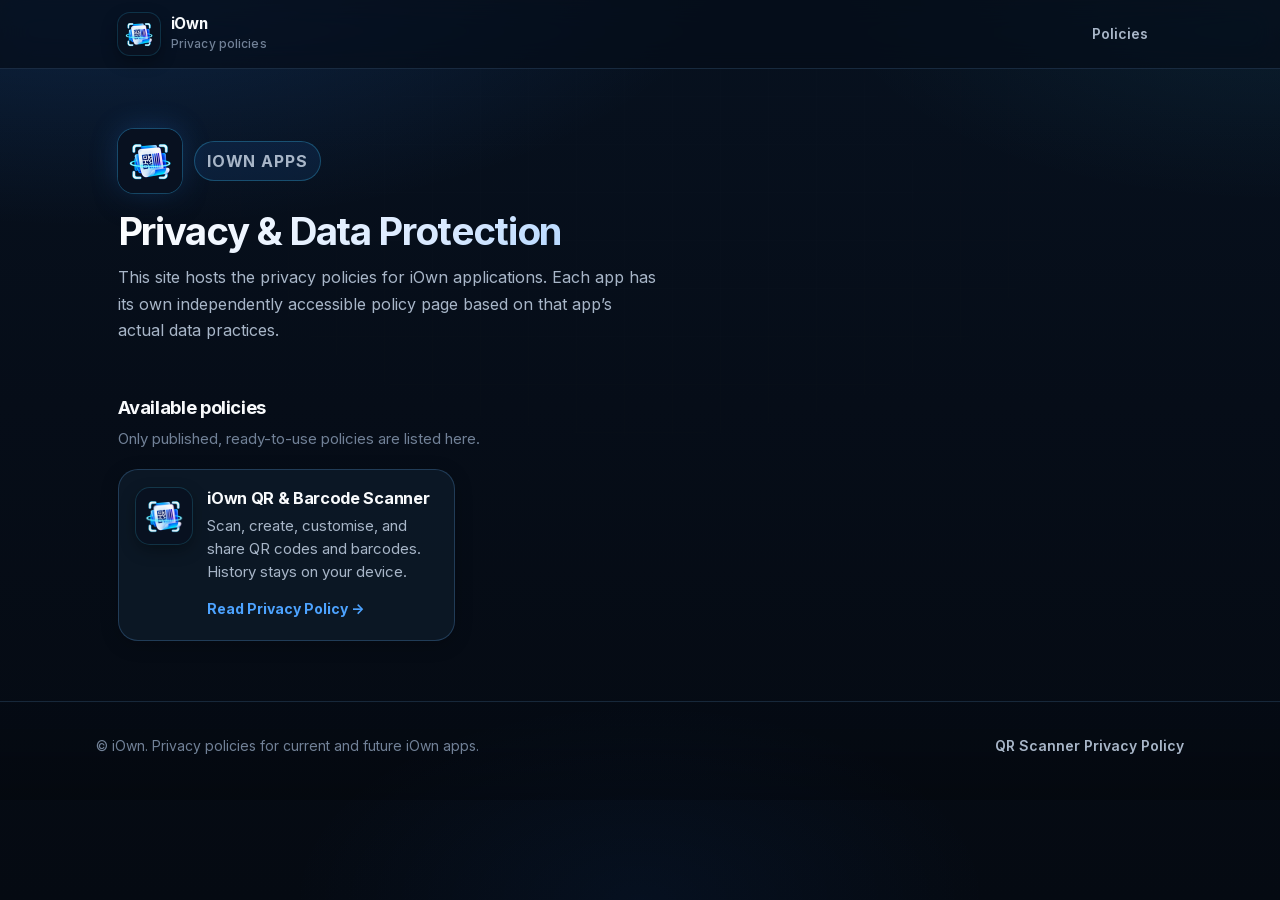
==== index.html @ b4c52695 "Add iOwn multi-app privacy site with QR Scanner policy. Publish a mobile-first GitHub Pages director" ====
<!DOCTYPE html>
<html lang="en">
  <head>
    <meta charset="utf-8" />
    <meta
      name="viewport"
      content="width=device-width, initial-scale=1, viewport-fit=cover"
    />
    <meta
      name="description"
      content="Privacy policies for iOwn apps, including iOwn QR &amp; Barcode Scanner."
    />
    <meta name="theme-color" content="#07111F" />
    <title>iOwn Apps — Privacy &amp; Data Protection</title>
    <link rel="icon" type="image/png" href="assets/images/iown-qr-icon.png" />
    <link rel="stylesheet" href="assets/css/styles.css" />
  </head>
  <body data-asset-base="assets/">
    <a class="skip-link" href="#main">Skip to content</a>

    <header class="site-header">
      <div class="site-header__inner">
        <a class="brand" href="./" aria-label="iOwn privacy policies home">
          <img
            class="brand__icon"
            src="assets/images/iown-qr-icon.png"
            width="40"
            height="40"
            alt=""
          />
          <span class="brand__text">
            <span class="brand__name">iOwn</span>
            <span class="brand__meta">Privacy policies</span>
          </span>
        </a>
        <nav class="header-nav" aria-label="Primary">
          <a href="#policies">Policies</a>
        </nav>
      </div>
    </header>

    <main id="main" class="container">
      <section class="hero" aria-labelledby="hero-title">
        <div class="hero__badge-row">
          <img
            class="hero__logo"
            src="assets/images/iown-qr-icon.png"
            width="64"
            height="64"
            alt=""
          />
          <p class="hero__eyebrow">iOwn Apps</p>
        </div>
        <h1 id="hero-title">Privacy &amp; Data Protection</h1>
        <p>
          This site hosts the privacy policies for iOwn applications. Each app
          has its own independently accessible policy page based on that app’s
          actual data practices.
        </p>
      </section>

      <section class="apps-section" id="policies" aria-labelledby="policies-title">
        <h2 id="policies-title">Available policies</h2>
        <p class="apps-section__intro">
          Only published, ready-to-use policies are listed here.
        </p>
        <ul class="app-grid" id="app-grid">
          <!-- Populated from apps-registry.js; noscript fallback below -->
          <noscript>
            <li>
              <a class="app-card" href="iown-qr-privacy-policy/">
                <img
                  class="app-card__icon"
                  src="assets/images/iown-qr-icon.png"
                  width="52"
                  height="52"
                  alt="iOwn QR &amp; Barcode Scanner icon"
                />
                <div class="app-card__body">
                  <h3>iOwn QR &amp; Barcode Scanner</h3>
                  <p>
                    Scan, create, customise, and share QR codes and barcodes.
                    History stays on your device.
                  </p>
                  <span class="app-card__cta">Read Privacy Policy →</span>
                </div>
              </a>
            </li>
          </noscript>
        </ul>
      </section>
    </main>

    <footer class="site-footer">
      <div class="site-footer__inner">
        <p>© iOwn. Privacy policies for current and future iOwn apps.</p>
        <a href="iown-qr-privacy-policy/">QR Scanner Privacy Policy</a>
      </div>
    </footer>

    <script src="assets/js/apps-registry.js" defer></script>
    <script src="assets/js/main.js" defer></script>
  </body>
</html>
---- assets/css/styles.css ----
/* iOwn Apps Privacy Policies — modern, mobile-first UI
   Visual language aligned with iOwn QR & Barcode Scanner */

@font-face {
  font-family: "Inter";
  src: url("../fonts/Inter-Regular.ttf") format("truetype");
  font-weight: 400;
  font-style: normal;
  font-display: swap;
}

@font-face {
  font-family: "Inter";
  src: url("../fonts/Inter-Medium.ttf") format("truetype");
  font-weight: 500;
  font-style: normal;
  font-display: swap;
}

@font-face {
  font-family: "Inter";
  src: url("../fonts/Inter-SemiBold.ttf") format("truetype");
  font-weight: 600;
  font-style: normal;
  font-display: swap;
}

@font-face {
  font-family: "Inter";
  src: url("../fonts/Inter-Bold.ttf") format("truetype");
  font-weight: 700;
  font-style: normal;
  font-display: swap;
}

:root {
  --bg: #060d18;
  --bg-elevated: #0a1524;
  --surface: rgba(13, 27, 42, 0.78);
  --surface-solid: #0d1b2a;
  --surface-2: #102235;
  --primary: #2f8bff;
  --primary-bright: #4da3ff;
  --primary-dark: #1677ff;
  --primary-glow: rgba(47, 139, 255, 0.28);
  --primary-soft: rgba(20, 43, 71, 0.9);
  --cyan: #3ecbff;
  --text: #f8fafc;
  --text-secondary: #a8b6c8;
  --text-tertiary: #718197;
  --border: rgba(61, 104, 148, 0.45);
  --border-strong: rgba(77, 163, 255, 0.35);
  --divider: rgba(28, 48, 69, 0.95);
  --radius-sm: 12px;
  --radius-md: 16px;
  --radius-lg: 20px;
  --radius-xl: 24px;
  --shadow: 0 10px 30px rgba(0, 0, 0, 0.35);
  --shadow-soft: 0 4px 18px rgba(0, 0, 0, 0.22);
  --max-content: 42rem;
  --page-max: 68rem;
  --font: "Inter", "Segoe UI", "Helvetica Neue", sans-serif;
  --focus: 0 0 0 3px rgba(62, 203, 255, 0.45);
  --header-pad-y: 0.6rem;
  --header-pad-x: 1rem;
  --container-pad-x: 1rem;
  --touch: 2.75rem;
  --header-offset: 4.75rem;
  --ease: cubic-bezier(0.22, 1, 0.36, 1);
}

*,
*::before,
*::after {
  box-sizing: border-box;
}

html {
  scroll-behavior: smooth;
  scroll-padding-top: var(--header-offset);
  -webkit-text-size-adjust: 100%;
  text-size-adjust: 100%;
}

@media (prefers-reduced-motion: reduce) {
  html {
    scroll-behavior: auto;
  }

  *,
  *::before,
  *::after {
    animation: none !important;
    transition-duration: 0.01ms !important;
  }
}

body {
  margin: 0;
  min-height: 100vh;
  min-height: 100dvh;
  font-family: var(--font);
  font-size: 1rem;
  line-height: 1.65;
  color: var(--text);
  background: var(--bg);
  -webkit-font-smoothing: antialiased;
  text-rendering: optimizeLegibility;
  overflow-x: clip;
}

body::before {
  content: "";
  position: fixed;
  inset: 0;
  z-index: -2;
  pointer-events: none;
  background:
    radial-gradient(ellipse 90% 55% at 8% -5%, rgba(47, 139, 255, 0.18), transparent 55%),
    radial-gradient(ellipse 70% 45% at 100% 0%, rgba(62, 203, 255, 0.08), transparent 50%),
    radial-gradient(ellipse 50% 40% at 50% 100%, rgba(22, 119, 255, 0.06), transparent 55%),
    linear-gradient(180deg, #07111f 0%, var(--bg) 45%, #050a12 100%);
}

body::after {
  content: "";
  position: fixed;
  inset: 0;
  z-index: -1;
  pointer-events: none;
  opacity: 0.35;
  background-image:
    linear-gradient(rgba(255, 255, 255, 0.015) 1px, transparent 1px),
    linear-gradient(90deg, rgba(255, 255, 255, 0.015) 1px, transparent 1px);
  background-size: 48px 48px;
  mask-image: radial-gradient(ellipse 80% 70% at 50% 20%, #000 20%, transparent 75%);
}

img {
  max-width: 100%;
  height: auto;
  display: block;
}

a {
  color: var(--primary-bright);
  text-decoration: underline;
  text-decoration-thickness: 1px;
  text-underline-offset: 0.18em;
  transition: color 0.2s var(--ease);
}

a:hover {
  color: var(--cyan);
}

a:focus-visible,
button:focus-visible,
.toc a:focus-visible,
.skip-link:focus-visible,
.brand:focus-visible,
.app-card:focus-visible,
.header-nav a:focus-visible {
  outline: none;
  box-shadow: var(--focus);
  border-radius: 8px;
}

code {
  font-family: ui-monospace, "SF Mono", Menlo, Consolas, monospace;
  font-size: 0.9em;
  word-break: break-word;
  overflow-wrap: anywhere;
  background: rgba(20, 43, 71, 0.75);
  padding: 0.12em 0.4em;
  border-radius: 6px;
  border: 1px solid var(--border);
}

.skip-link {
  position: absolute;
  left: 1rem;
  top: -100px;
  z-index: 1000;
  padding: 0.7rem 1rem;
  min-height: var(--touch);
  background: linear-gradient(135deg, var(--primary-dark), var(--primary));
  color: #fff;
  font-weight: 600;
  border-radius: var(--radius-sm);
  text-decoration: none;
}

.skip-link:focus {
  top: 1rem;
}

/* —— Header —— */
.site-header {
  position: sticky;
  top: 0;
  z-index: 100;
  background: rgba(6, 13, 24, 0.88);
  border-bottom: 1px solid rgba(41, 67, 94, 0.55);
}

@supports (backdrop-filter: blur(12px)) {
  .site-header {
    backdrop-filter: blur(14px) saturate(1.2);
    -webkit-backdrop-filter: blur(14px) saturate(1.2);
    background: rgba(6, 13, 24, 0.72);
  }
}

.site-header__inner {
  max-width: var(--page-max);
  margin: 0 auto;
  padding:
    var(--header-pad-y)
    max(var(--header-pad-x), env(safe-area-inset-right, 0px))
    var(--header-pad-y)
    max(var(--header-pad-x), env(safe-area-inset-left, 0px));
  display: flex;
  align-items: center;
  justify-content: space-between;
  gap: 0.75rem;
  min-width: 0;
}

.brand {
  display: flex;
  align-items: center;
  gap: 0.7rem;
  text-decoration: none;
  color: var(--text);
  min-width: 0;
  flex: 1 1 auto;
}

.brand:hover {
  color: var(--text);
}

.brand__icon,
.policy-hero__icon,
.app-card__icon {
  border-radius: 12px;
  flex-shrink: 0;
  object-fit: cover;
  background: #05080f;
  box-shadow:
    0 0 0 1px rgba(62, 203, 255, 0.18),
    0 6px 16px rgba(0, 0, 0, 0.35);
}

.brand__icon {
  width: 38px;
  height: 38px;
}

.brand__text {
  display: flex;
  flex-direction: column;
  min-width: 0;
  gap: 0.08rem;
}

.brand__name {
  font-size: 0.9rem;
  font-weight: 700;
  letter-spacing: -0.02em;
  line-height: 1.25;
  overflow-wrap: anywhere;
  word-break: break-word;
}

.brand__meta {
  font-size: 0.7rem;
  color: var(--text-tertiary);
  font-weight: 500;
  letter-spacing: 0.01em;
}

.header-nav {
  display: flex;
  align-items: center;
  gap: 0.25rem;
  flex-shrink: 0;
}

.header-nav a {
  display: inline-flex;
  align-items: center;
  justify-content: center;
  min-height: var(--touch);
  min-width: var(--touch);
  padding: 0.5rem 0.85rem;
  color: var(--text-secondary);
  text-decoration: none;
  font-size: 0.8125rem;
  font-weight: 600;
  border-radius: 999px;
  border: 1px solid transparent;
  white-space: nowrap;
  transition:
    color 0.2s var(--ease),
    background 0.2s var(--ease),
    border-color 0.2s var(--ease),
    box-shadow 0.2s var(--ease);
}

.header-nav a:hover {
  color: var(--text);
  background: rgba(47, 139, 255, 0.12);
  border-color: rgba(47, 139, 255, 0.25);
  box-shadow: 0 0 20px rgba(47, 139, 255, 0.12);
}

.container {
  width: 100%;
  max-width: var(--page-max);
  margin: 0 auto;
  padding:
    1.25rem
    max(var(--container-pad-x), env(safe-area-inset-right, 0px))
    2.75rem
    max(var(--container-pad-x), env(safe-area-inset-left, 0px));
  min-width: 0;
}

/* —— Homepage —— */
.hero {
  position: relative;
  padding: 1.5rem 0 1.35rem;
  max-width: 38rem;
}

.hero__badge-row {
  display: flex;
  align-items: center;
  gap: 0.75rem;
  margin-bottom: 1rem;
}

.hero__logo {
  width: 56px;
  height: 56px;
  border-radius: 16px;
  object-fit: cover;
  box-shadow:
    0 0 0 1px rgba(62, 203, 255, 0.25),
    0 0 28px rgba(47, 139, 255, 0.25),
    0 10px 24px rgba(0, 0, 0, 0.4);
}

.hero__eyebrow {
  display: inline-flex;
  align-items: center;
  margin: 0;
  padding: 0.35rem 0.75rem;
  font-size: 0.7rem;
  font-weight: 650;
  letter-spacing: 0.06em;
  text-transform: uppercase;
  color: var(--cyan);
  background: rgba(47, 139, 255, 0.1);
  border: 1px solid rgba(62, 203, 255, 0.28);
  border-radius: 999px;
}

.hero h1 {
  margin: 0 0 0.7rem;
  font-size: clamp(1.55rem, 6vw, 2.45rem);
  line-height: 1.15;
  letter-spacing: -0.035em;
  font-weight: 700;
  background: linear-gradient(135deg, #ffffff 0%, #d7e8ff 55%, #8ec5ff 100%);
  -webkit-background-clip: text;
  background-clip: text;
  color: transparent;
}

@supports not ((-webkit-background-clip: text) or (background-clip: text)) {
  .hero h1 {
    color: var(--text);
    background: none;
  }
}

.hero p {
  margin: 0;
  color: var(--text-secondary);
  font-size: 1rem;
  line-height: 1.65;
  max-width: 34rem;
}

.apps-section {
  margin-top: 1.5rem;
}

.apps-section h2 {
  margin: 0 0 0.3rem;
  font-size: 1.15rem;
  letter-spacing: -0.02em;
}

.apps-section__intro {
  margin: 0 0 1.1rem;
  color: var(--text-tertiary);
  font-size: 0.9375rem;
}

.app-grid {
  list-style: none;
  margin: 0;
  padding: 0;
  display: grid;
  grid-template-columns: 1fr;
  gap: 0.9rem;
}

.app-card {
  display: flex;
  gap: 0.95rem;
  align-items: flex-start;
  padding: 1.1rem;
  background: var(--surface);
  border: 1px solid var(--border);
  border-radius: var(--radius-lg);
  box-shadow: var(--shadow-soft);
  text-decoration: none;
  color: inherit;
  min-width: 0;
  transition:
    border-color 0.25s var(--ease),
    transform 0.25s var(--ease),
    box-shadow 0.25s var(--ease),
    background 0.25s var(--ease);
}

.app-card:hover {
  border-color: var(--border-strong);
  background: rgba(16, 34, 53, 0.92);
  box-shadow:
    0 12px 32px rgba(0, 0, 0, 0.35),
    0 0 0 1px rgba(47, 139, 255, 0.12),
    0 0 40px rgba(47, 139, 255, 0.08);
  color: inherit;
}

@media (prefers-reduced-motion: no-preference) {
  .app-card:hover {
    transform: translateY(-2px);
  }
}

.app-card__icon {
  width: 48px;
  height: 48px;
  border-radius: 14px;
}

.app-card__icon--placeholder {
  display: grid;
  place-items: center;
  background: var(--surface-2);
  color: var(--text-tertiary);
  font-size: 0.65rem;
  font-weight: 600;
  letter-spacing: 0.04em;
  text-align: center;
  padding: 0.25rem;
  box-shadow: none;
}

.app-card__body {
  min-width: 0;
  flex: 1 1 auto;
}

.app-card__body h3 {
  margin: 0 0 0.3rem;
  font-size: 1.02rem;
  letter-spacing: -0.02em;
  line-height: 1.3;
  overflow-wrap: break-word;
}

.app-card__body p {
  margin: 0 0 0.7rem;
  color: var(--text-secondary);
  font-size: 0.9375rem;
  line-height: 1.55;
}

.app-card__cta {
  display: inline-flex;
  align-items: center;
  gap: 0.25rem;
  min-height: 1.75rem;
  font-size: 0.875rem;
  font-weight: 650;
  color: var(--primary-bright);
}

.empty-state {
  padding: 1.15rem;
  border: 1px dashed var(--border);
  border-radius: var(--radius-md);
  color: var(--text-secondary);
  background: rgba(13, 27, 42, 0.5);
}

/* —— Policy layout —— */
.policy-layout {
  display: grid;
  grid-template-columns: 1fr;
  gap: 1rem;
  align-items: start;
}

.toc-nav {
  position: relative;
  min-width: 0;
}

.toc {
  background: var(--surface);
  border: 1px solid var(--border);
  border-radius: var(--radius-md);
  padding: 0.8rem 0.7rem;
  box-shadow: var(--shadow-soft);
}

.toc__title {
  margin: 0 0 0.5rem;
  padding: 0 0.55rem;
  font-size: 0.68rem;
  font-weight: 700;
  letter-spacing: 0.1em;
  text-transform: uppercase;
  color: var(--text-tertiary);
}

.toc ol {
  list-style: none;
  margin: 0;
  padding: 0;
  display: flex;
  flex-direction: column;
  gap: 0.1rem;
  max-height: min(58vh, 22rem);
  overflow-y: auto;
  overscroll-behavior: contain;
  -webkit-overflow-scrolling: touch;
  scrollbar-width: thin;
  scrollbar-color: rgba(47, 139, 255, 0.35) transparent;
}

.toc a {
  display: flex;
  align-items: center;
  min-height: var(--touch);
  padding: 0.55rem 0.7rem;
  color: var(--text-secondary);
  text-decoration: none;
  font-size: 0.875rem;
  font-weight: 500;
  line-height: 1.35;
  border-radius: 10px;
  border-left: 2px solid transparent;
  overflow-wrap: break-word;
  transition:
    color 0.18s var(--ease),
    background 0.18s var(--ease),
    border-color 0.18s var(--ease);
}

.toc a:hover {
  color: var(--text);
  background: rgba(47, 139, 255, 0.1);
}

.toc a.is-active {
  color: var(--text);
  background: rgba(47, 139, 255, 0.14);
  border-left-color: var(--cyan);
}

.mobile-toc-toggle {
  display: flex;
  width: 100%;
  align-items: center;
  justify-content: space-between;
  gap: 0.75rem;
  min-height: var(--touch);
  padding: 0.8rem 1rem;
  margin: 0;
  background: var(--surface);
  border: 1px solid var(--border);
  border-radius: var(--radius-md);
  color: var(--text);
  font: inherit;
  font-weight: 600;
  font-size: 0.9375rem;
  cursor: pointer;
  text-align: left;
  box-shadow: var(--shadow-soft);
  transition:
    border-color 0.2s var(--ease),
    background 0.2s var(--ease);
}

.mobile-toc-toggle:hover {
  border-color: var(--border-strong);
  background: rgba(16, 34, 53, 0.95);
}

.mobile-toc-toggle__icon {
  flex-shrink: 0;
  width: 1.5rem;
  height: 1.5rem;
  display: grid;
  place-items: center;
  border-radius: 999px;
  background: rgba(47, 139, 255, 0.12);
  color: var(--cyan);
  font-size: 0.75rem;
  transition: transform 0.25s var(--ease);
}

.mobile-toc-toggle[aria-expanded="true"] {
  border-bottom-left-radius: 0;
  border-bottom-right-radius: 0;
  border-bottom-color: transparent;
}

.mobile-toc-toggle[aria-expanded="true"] .mobile-toc-toggle__icon {
  transform: rotate(180deg);
}

.mobile-toc-panel {
  display: none;
}

.mobile-toc-panel.is-open {
  display: block;
  margin-bottom: 0.35rem;
  animation: panel-in 0.22s var(--ease);
}

@keyframes panel-in {
  from {
    opacity: 0;
    transform: translateY(-4px);
  }
  to {
    opacity: 1;
    transform: none;
  }
}

.mobile-toc-panel .toc {
  border-top-left-radius: 0;
  border-top-right-radius: 0;
  border-top: none;
}

.toc-nav > .toc.desktop-toc {
  display: none;
}

.policy-main {
  min-width: 0;
}

.policy-hero {
  display: flex;
  gap: 0.95rem;
  align-items: center;
  padding: 1.15rem;
  margin-bottom: 1rem;
  background:
    linear-gradient(145deg, rgba(47, 139, 255, 0.12), transparent 42%),
    var(--surface);
  border: 1px solid var(--border);
  border-radius: var(--radius-xl);
  box-shadow: var(--shadow);
  min-width: 0;
  position: relative;
  overflow: hidden;
}

.policy-hero::after {
  content: "";
  position: absolute;
  inset: auto -20% -40% auto;
  width: 180px;
  height: 180px;
  border-radius: 50%;
  background: radial-gradient(circle, rgba(62, 203, 255, 0.18), transparent 70%);
  pointer-events: none;
}

.policy-hero__icon {
  width: 56px;
  height: 56px;
  border-radius: 16px;
  position: relative;
  z-index: 1;
}

.policy-hero > div {
  min-width: 0;
  flex: 1 1 auto;
  position: relative;
  z-index: 1;
}

.policy-hero h1 {
  margin: 0 0 0.35rem;
  font-size: clamp(1.3rem, 5vw, 1.9rem);
  letter-spacing: -0.03em;
  line-height: 1.2;
  overflow-wrap: break-word;
}

.policy-hero__meta {
  margin: 0;
  color: var(--text-secondary);
  font-size: 0.9rem;
  line-height: 1.55;
  overflow-wrap: anywhere;
}

.callout {
  padding: 1rem 1.1rem;
  margin: 0 0 1.15rem;
  background: linear-gradient(135deg, rgba(47, 139, 255, 0.14), rgba(16, 34, 53, 0.55));
  border: 1px solid rgba(62, 203, 255, 0.22);
  border-radius: var(--radius-md);
  color: var(--text);
  font-size: 1rem;
  line-height: 1.65;
  box-shadow: inset 0 1px 0 rgba(255, 255, 255, 0.04);
}

.callout strong {
  color: #fff;
}

.policy-section {
  margin: 0 0 0.9rem;
  padding: 1.1rem 1.1rem 1.15rem;
  background: var(--surface);
  border: 1px solid var(--divider);
  border-radius: var(--radius-md);
  min-width: 0;
  transition: border-color 0.2s var(--ease);
}

.policy-section:hover {
  border-color: rgba(61, 104, 148, 0.65);
}

.policy-section h2 {
  margin: 0 0 0.7rem;
  padding-bottom: 0.55rem;
  border-bottom: 1px solid rgba(41, 67, 94, 0.55);
  font-size: clamp(1.05rem, 3.5vw, 1.2rem);
  letter-spacing: -0.02em;
  color: var(--text);
  line-height: 1.3;
  overflow-wrap: break-word;
}

.policy-section h3 {
  margin: 1rem 0 0.4rem;
  font-size: 1rem;
  color: var(--text);
}

.policy-section p,
.policy-section li {
  color: var(--text-secondary);
  font-size: 1rem;
  line-height: 1.65;
  overflow-wrap: break-word;
}

.policy-section p {
  margin: 0 0 0.85rem;
  max-width: var(--max-content);
}

.policy-section p:last-child,
.policy-section ul:last-child,
.policy-section ol:last-child {
  margin-bottom: 0;
}

.policy-section ul,
.policy-section ol {
  margin: 0 0 0.85rem;
  padding-left: 1.2rem;
  max-width: var(--max-content);
}

.policy-section li {
  margin-bottom: 0.45rem;
  padding-left: 0.2rem;
}

.policy-section li::marker {
  color: var(--cyan);
}

.policy-section a {
  text-decoration: underline;
  text-underline-offset: 0.15em;
}

.site-footer {
  border-top: 1px solid rgba(41, 67, 94, 0.55);
  margin-top: 0.5rem;
  padding:
    1.35rem
    max(var(--container-pad-x), env(safe-area-inset-right, 0px))
    calc(2rem + env(safe-area-inset-bottom, 0px))
    max(var(--container-pad-x), env(safe-area-inset-left, 0px));
  color: var(--text-tertiary);
  font-size: 0.875rem;
  background: linear-gradient(180deg, transparent, rgba(0, 0, 0, 0.18));
}

.site-footer__inner {
  max-width: var(--page-max);
  margin: 0 auto;
  display: flex;
  flex-direction: column;
  gap: 0.5rem;
  align-items: flex-start;
}

.site-footer p {
  margin: 0;
  max-width: 36rem;
  line-height: 1.5;
}

.site-footer a {
  display: inline-flex;
  align-items: center;
  min-height: var(--touch);
  color: var(--text-secondary);
  text-decoration: none;
  font-weight: 600;
}

.site-footer a:hover {
  color: var(--primary-bright);
}

.visually-hidden {
  position: absolute;
  width: 1px;
  height: 1px;
  padding: 0;
  margin: -1px;
  overflow: hidden;
  clip: rect(0, 0, 0, 0);
  white-space: nowrap;
  border: 0;
}

/* Entrance (subtle) */
@media (prefers-reduced-motion: no-preference) {
  .hero,
  .apps-section,
  .policy-hero,
  .callout,
  .policy-section,
  .toc-nav {
    animation: rise-in 0.45s var(--ease) both;
  }

  .apps-section { animation-delay: 0.05s; }
  .policy-hero { animation-delay: 0.02s; }
  .callout { animation-delay: 0.06s; }
  .toc-nav { animation-delay: 0.04s; }
  .policy-section:nth-child(n) { animation-delay: 0.08s; }
}

@keyframes rise-in {
  from {
    opacity: 0;
    transform: translateY(8px);
  }
  to {
    opacity: 1;
    transform: none;
  }
}

/* —— Breakpoints —— */
@media (min-width: 375px) {
  :root {
    --container-pad-x: 1.15rem;
    --header-pad-x: 1.1rem;
  }

  .brand__name {
    font-size: 0.92rem;
  }
}

@media (min-width: 430px) {
  .brand__icon {
    width: 42px;
    height: 42px;
  }

  .app-card__icon,
  .policy-hero__icon {
    width: 56px;
    height: 56px;
  }

  .hero__logo {
    width: 64px;
    height: 64px;
  }
}

@media (min-width: 600px) {
  :root {
    --container-pad-x: 1.35rem;
    --header-pad-x: 1.35rem;
    --header-pad-y: 0.75rem;
    --header-offset: 5.1rem;
  }

  .brand__name {
    font-size: 0.95rem;
  }

  .brand__meta {
    font-size: 0.75rem;
  }

  .header-nav a {
    font-size: 0.875rem;
  }

  .hero {
    padding: 2rem 0 1.5rem;
  }

  .app-grid {
    grid-template-columns: repeat(2, 1fr);
    gap: 1rem;
  }

  .policy-section {
    padding: 1.2rem 1.25rem;
  }

  .site-footer__inner {
    flex-direction: row;
    flex-wrap: wrap;
    justify-content: space-between;
    align-items: center;
  }
}

@media (min-width: 768px) {
  :root {
    --shadow: 0 14px 40px rgba(0, 0, 0, 0.38);
  }

  .container {
    padding-top: 1.75rem;
    padding-bottom: 3.25rem;
  }

  .toc ol {
    max-height: none;
  }

  .policy-hero {
    padding: 1.35rem 1.4rem;
  }
}

@media (min-width: 960px) {
  :root {
    --header-offset: 5.35rem;
  }

  .policy-layout {
    grid-template-columns: minmax(210px, 250px) minmax(0, 1fr);
    gap: 1.85rem;
  }

  .toc-nav {
    position: sticky;
    top: calc(var(--header-offset) + 0.4rem);
  }

  .mobile-toc-toggle,
  .mobile-toc-panel {
    display: none !important;
  }

  .toc-nav > .toc.desktop-toc {
    display: block;
  }

  .toc a {
    min-height: 0;
    padding: 0.5rem 0.65rem;
  }

  .policy-section {
    margin-bottom: 1rem;
  }
}

@media (min-width: 1024px) {
  .hero h1 {
    font-size: clamp(2rem, 3vw, 2.5rem);
  }
}

@media (min-width: 1280px) {
  .app-grid {
    grid-template-columns: repeat(3, 1fr);
  }
}

@media (max-height: 430px) and (orientation: landscape) {
  :root {
    --header-pad-y: 0.4rem;
    --header-offset: 3.75rem;
  }

  .brand__meta {
    display: none;
  }

  .toc ol {
    max-height: 42vh;
  }

  .hero {
    padding-top: 0.85rem;
    padding-bottom: 0.85rem;
  }
}

@media (max-width: 360px) {
  .header-nav a {
    padding-left: 0.6rem;
    padding-right: 0.6rem;
    font-size: 0.75rem;
  }

  .policy-hero {
    flex-direction: column;
    align-items: flex-start;
  }
}

@media (prefers-reduced-transparency: reduce) {
  .site-header {
    background: var(--bg);
    backdrop-filter: none;
    -webkit-backdrop-filter: none;
  }

  body::after {
    display: none;
  }

  .app-card,
  .toc,
  .policy-section,
  .policy-hero,
  .callout,
  .mobile-toc-toggle {
    background: var(--surface-solid);
  }
}

@media print {
  body {
    background: #fff;
    color: #111;
  }

  body::before,
  body::after,
  .site-header,
  .toc-nav,
  .skip-link {
    display: none !important;
  }

  .policy-section,
  .policy-hero,
  .callout,
  .app-card {
    break-inside: avoid;
    box-shadow: none;
    border-color: #ccc;
    background: #fff;
    color: #111;
  }

  .policy-section p,
  .policy-section li,
  .callout,
  .hero h1 {
    color: #222;
    background: none;
    -webkit-text-fill-color: initial;
  }
}
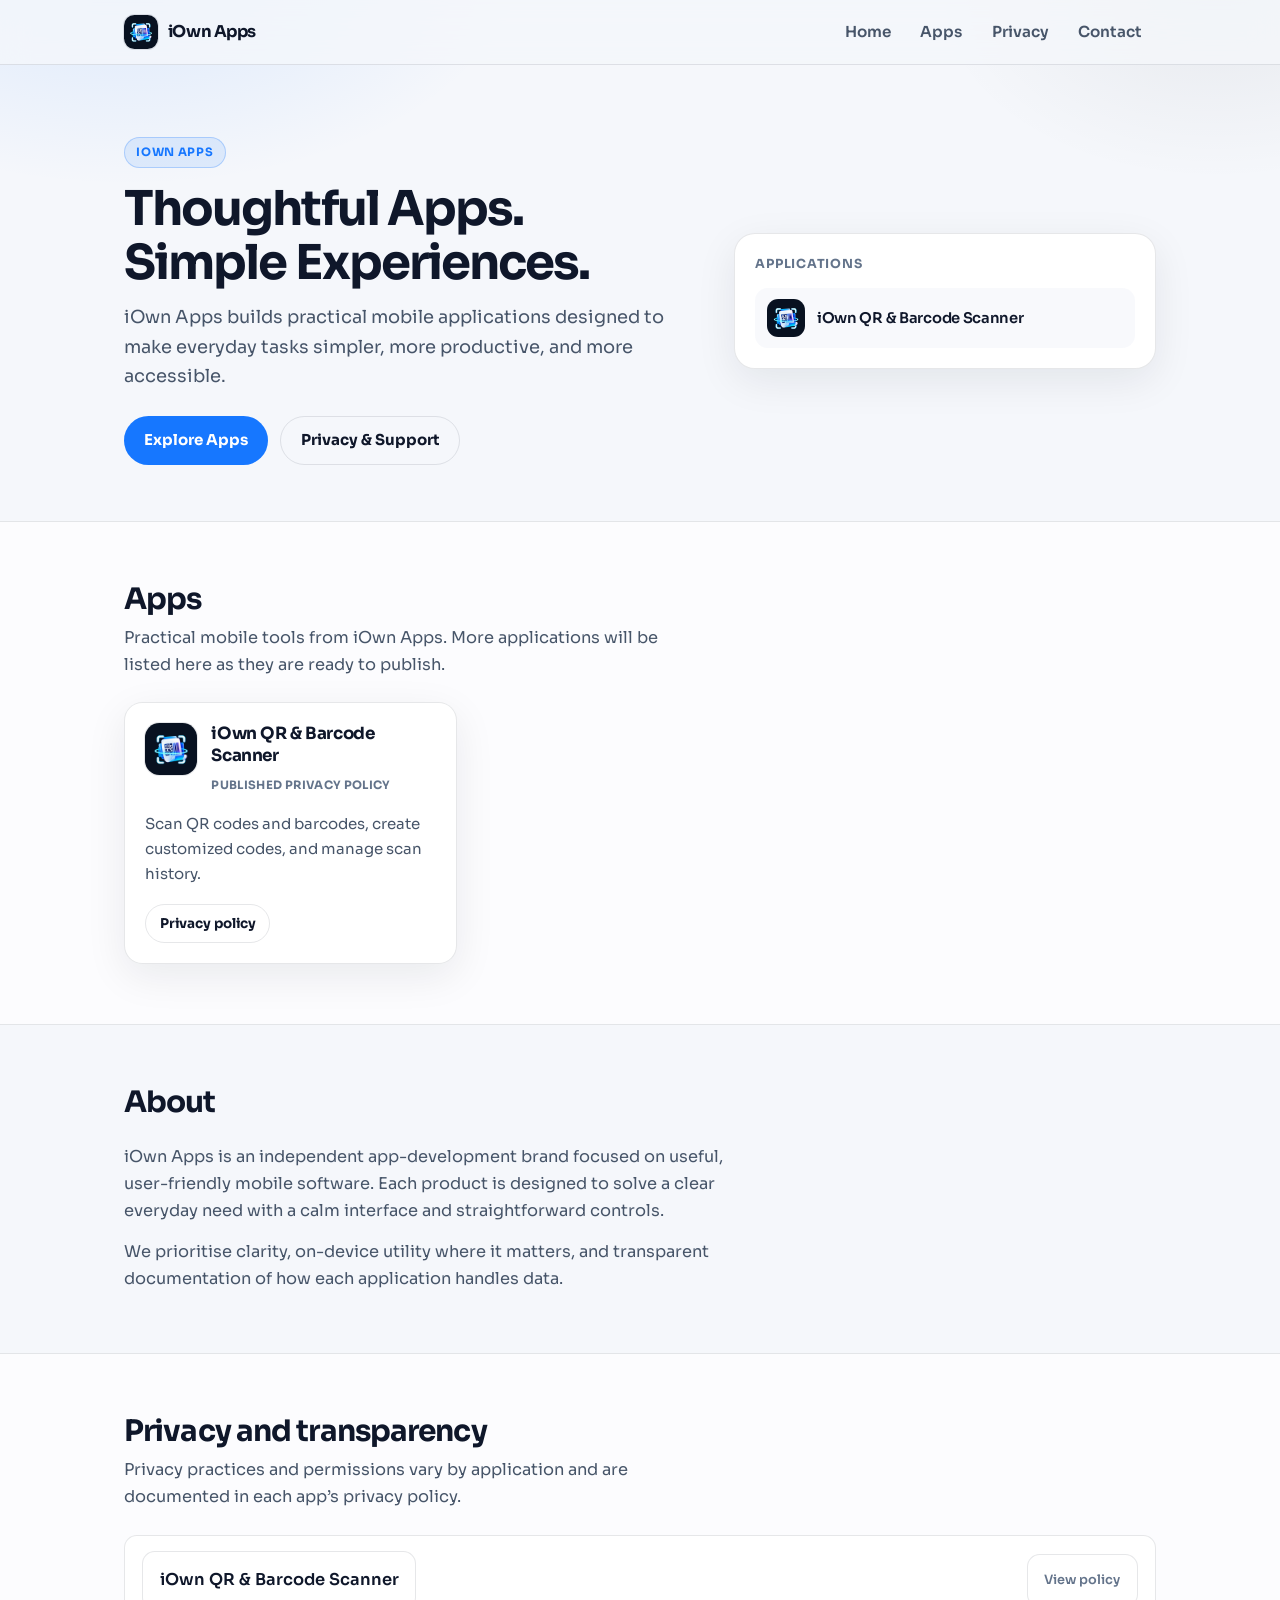
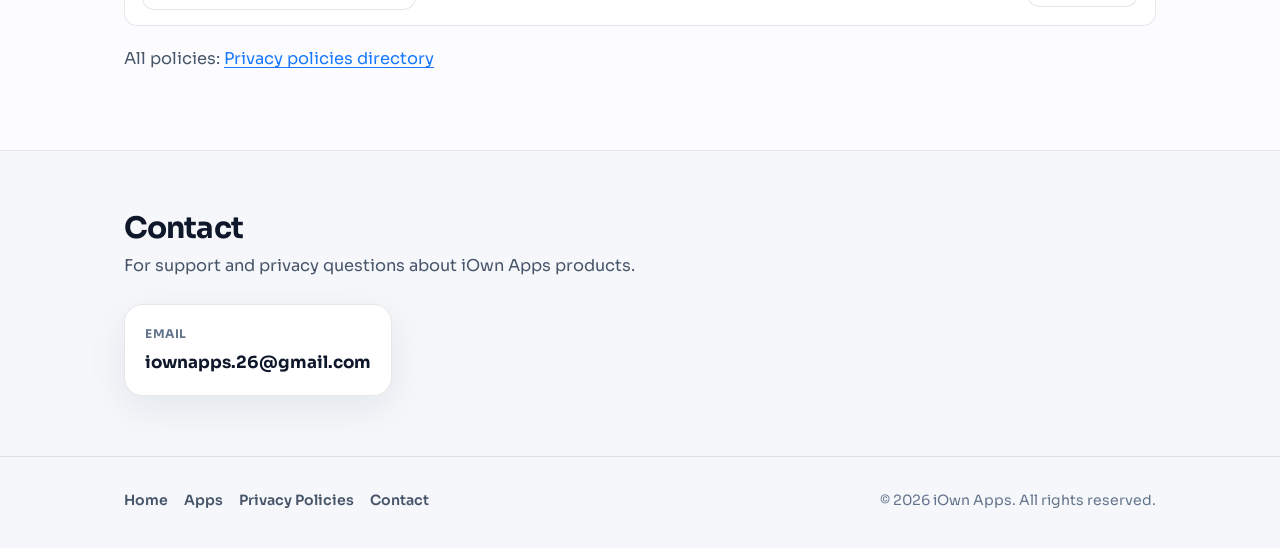
==== commit 26641f25: "Promote developer homepage to repo root for iown-apps-web-page Pages hosting." ====
--- a/index.html
+++ b/index.html
@@ -6,69 +6,113 @@
       name="viewport"
       content="width=device-width, initial-scale=1, viewport-fit=cover"
     />
+    <title>iOwn Apps — Thoughtful mobile applications</title>
     <meta
       name="description"
-      content="Privacy policies for iOwn apps, including iOwn QR &amp; Barcode Scanner."
+      content="iOwn Apps builds practical mobile applications designed to make everyday tasks simpler, more productive, and more accessible."
     />
     <meta name="theme-color" content="#07111F" />
-    <title>iOwn Apps — Privacy &amp; Data Protection</title>
-    <link rel="icon" type="image/png" href="assets/images/iown-qr-icon.png" />
-    <link rel="stylesheet" href="assets/css/styles.css" />
+    <meta property="og:title" content="iOwn Apps" />
+    <meta
+      property="og:description"
+      content="Thoughtful Apps. Simple Experiences. Practical mobile software from iOwn Apps."
+    />
+    <meta property="og:type" content="website" />
+    <meta
+      property="og:url"
+      content="https://iown-apps.github.io/iown-apps-web-page/"
+    />
+    <meta
+      property="og:image"
+      content="https://iown-apps.github.io/iown-apps-web-page/assets/images/iown-qr-icon.png"
+    />
+    <link rel="icon" type="image/png" href="assets/images/favicon.png" />
+    <link rel="stylesheet" href="assets/css/site.css" />
   </head>
-  <body data-asset-base="assets/">
+  <body>
     <a class="skip-link" href="#main">Skip to content</a>
 
     <header class="site-header">
-      <div class="site-header__inner">
-        <a class="brand" href="./" aria-label="iOwn privacy policies home">
+      <div class="container site-header__inner">
+        <a class="brand" href="#home" aria-label="iOwn Apps home">
           <img
-            class="brand__icon"
+            class="brand__mark"
             src="assets/images/iown-qr-icon.png"
-            width="40"
-            height="40"
+            width="34"
+            height="34"
             alt=""
           />
-          <span class="brand__text">
-            <span class="brand__name">iOwn</span>
-            <span class="brand__meta">Privacy policies</span>
-          </span>
+          <span class="brand__text">iOwn Apps</span>
         </a>
-        <nav class="header-nav" aria-label="Primary">
-          <a href="#policies">Policies</a>
+
+        <button
+          class="nav-toggle"
+          type="button"
+          id="nav-toggle"
+          aria-expanded="false"
+          aria-controls="site-nav"
+          aria-label="Open menu"
+        >
+          <span class="nav-toggle__bars" aria-hidden="true"></span>
+        </button>
+
+        <nav class="nav" id="site-nav" aria-label="Primary">
+          <ul>
+            <li><a href="#home">Home</a></li>
+            <li><a href="#apps">Apps</a></li>
+            <li><a href="#privacy">Privacy</a></li>
+            <li><a href="#contact">Contact</a></li>
+          </ul>
         </nav>
       </div>
     </header>
 
-    <main id="main" class="container">
-      <section class="hero" aria-labelledby="hero-title">
-        <div class="hero__badge-row">
-          <img
-            class="hero__logo"
-            src="assets/images/iown-qr-icon.png"
-            width="64"
-            height="64"
-            alt=""
-          />
-          <p class="hero__eyebrow">iOwn Apps</p>
-        </div>
-        <h1 id="hero-title">Privacy &amp; Data Protection</h1>
-        <p>
-          This site hosts the privacy policies for iOwn applications. Each app
-          has its own independently accessible policy page based on that app’s
-          actual data practices.
-        </p>
-      </section>
-
-      <section class="apps-section" id="policies" aria-labelledby="policies-title">
-        <h2 id="policies-title">Available policies</h2>
-        <p class="apps-section__intro">
-          Only published, ready-to-use policies are listed here.
-        </p>
-        <ul class="app-grid" id="app-grid">
-          <!-- Populated from apps-registry.js; noscript fallback below -->
-          <noscript>
-            <li>
-              <a class="app-card" href="iown-qr-privacy-policy/">
+    <main id="main">
+      <section class="hero" id="home" aria-labelledby="hero-title">
+        <div class="container hero__grid">
+          <div>
+            <p class="hero__eyebrow">iOwn Apps</p>
+            <h1 id="hero-title">Thoughtful Apps. Simple Experiences.</h1>
+            <p class="hero__lead">
+              iOwn Apps builds practical mobile applications designed to make
+              everyday tasks simpler, more productive, and more accessible.
+            </p>
+            <div class="hero__actions">
+              <a class="btn btn--primary" href="#apps">Explore Apps</a>
+              <a class="btn btn--secondary" href="#privacy">Privacy &amp; Support</a>
+            </div>
+          </div>
+
+          <aside class="hero__panel" aria-label="Featured apps">
+            <p class="hero__panel-title">Applications</p>
+            <ul class="hero__apps">
+              <li>
+                <img
+                  src="assets/images/iown-qr-icon.png"
+                  width="38"
+                  height="38"
+                  alt=""
+                />
+                <span>iOwn QR &amp; Barcode Scanner</span>
+              </li>
+            </ul>
+          </aside>
+        </div>
+      </section>
+
+      <section class="section section--alt" id="apps" aria-labelledby="apps-title">
+        <div class="container">
+          <div class="section__head">
+            <h2 id="apps-title">Apps</h2>
+            <p>
+              Practical mobile tools from iOwn Apps. More applications will be
+              listed here as they are ready to publish.
+            </p>
+          </div>
+
+          <ul class="app-grid">
+            <li class="app-card">
+              <div class="app-card__top">
                 <img
                   class="app-card__icon"
                   src="assets/images/iown-qr-icon.png"
@@ -76,29 +120,103 @@
                   height="52"
                   alt="iOwn QR &amp; Barcode Scanner icon"
                 />
-                <div class="app-card__body">
+                <div>
                   <h3>iOwn QR &amp; Barcode Scanner</h3>
-                  <p>
-                    Scan, create, customise, and share QR codes and barcodes.
-                    History stays on your device.
-                  </p>
-                  <span class="app-card__cta">Read Privacy Policy →</span>
+                  <p class="app-card__status">Published privacy policy</p>
                 </div>
+              </div>
+              <p class="app-card__desc">
+                Scan QR codes and barcodes, create customized codes, and manage
+                scan history.
+              </p>
+              <div class="app-card__actions">
+                <a class="app-card__link" href="iown-qr-privacy-policy/"
+                  >Privacy policy</a
+                >
+              </div>
+            </li>
+          </ul>
+        </div>
+      </section>
+
+      <section class="section" id="about" aria-labelledby="about-title">
+        <div class="container">
+          <div class="section__head">
+            <h2 id="about-title">About</h2>
+          </div>
+          <div class="prose">
+            <p>
+              iOwn Apps is an independent app-development brand focused on
+              useful, user-friendly mobile software. Each product is designed to
+              solve a clear everyday need with a calm interface and
+              straightforward controls.
+            </p>
+            <p>
+              We prioritise clarity, on-device utility where it matters, and
+              transparent documentation of how each application handles data.
+            </p>
+          </div>
+        </div>
+      </section>
+
+      <section
+        class="section section--alt"
+        id="privacy"
+        aria-labelledby="privacy-title"
+      >
+        <div class="container">
+          <div class="section__head">
+            <h2 id="privacy-title">Privacy and transparency</h2>
+            <p>
+              Privacy practices and permissions vary by application and are
+              documented in each app’s privacy policy.
+            </p>
+          </div>
+
+          <ul class="privacy-list">
+            <li>
+              <a href="iown-qr-privacy-policy/">
+                <span>iOwn QR &amp; Barcode Scanner</span>
+                <span class="meta">View policy</span>
               </a>
             </li>
-          </noscript>
-        </ul>
+          </ul>
+
+          <p class="prose" style="margin-top: 1.25rem">
+            All policies:
+            <a href="privacy/">Privacy policies directory</a>
+          </p>
+        </div>
+      </section>
+
+      <section class="section" id="contact" aria-labelledby="contact-title">
+        <div class="container">
+          <div class="section__head">
+            <h2 id="contact-title">Contact</h2>
+            <p>For support and privacy questions about iOwn Apps products.</p>
+          </div>
+          <div class="contact-card">
+            <span class="contact-card__label">Email</span>
+            <a href="mailto:iownapps.26@gmail.com">iownapps.26@gmail.com</a>
+          </div>
+        </div>
       </section>
     </main>
 
     <footer class="site-footer">
-      <div class="site-footer__inner">
-        <p>© iOwn. Privacy policies for current and future iOwn apps.</p>
-        <a href="iown-qr-privacy-policy/">QR Scanner Privacy Policy</a>
+      <div class="container site-footer__inner">
+        <nav aria-label="Footer">
+          <ul>
+            <li><a href="#home">Home</a></li>
+            <li><a href="#apps">Apps</a></li>
+            <li><a href="privacy/">Privacy Policies</a></li>
+            <li><a href="#contact">Contact</a></li>
+          </ul>
+        </nav>
+        <p>© <span id="year"></span> iOwn Apps. All rights reserved.</p>
       </div>
     </footer>
 
-    <script src="assets/js/apps-registry.js" defer></script>
-    <script src="assets/js/main.js" defer></script>
+    <script src="assets/js/site.js" defer></script>
   </body>
 </html>
--- a/assets/css/site.css
+++ b/assets/css/site.css
@@ -0,0 +1,727 @@
+/* iOwn Apps — developer homepage (mobile-first, static GitHub Pages) */
+
+@font-face {
+  font-family: "Sora";
+  src: url("../fonts/Sora-Regular.woff2") format("woff2");
+  font-weight: 400;
+  font-style: normal;
+  font-display: swap;
+}
+
+@font-face {
+  font-family: "Sora";
+  src: url("../fonts/Sora-Medium.woff2") format("woff2");
+  font-weight: 500;
+  font-style: normal;
+  font-display: swap;
+}
+
+@font-face {
+  font-family: "Sora";
+  src: url("../fonts/Sora-SemiBold.woff2") format("woff2");
+  font-weight: 600;
+  font-style: normal;
+  font-display: swap;
+}
+
+@font-face {
+  font-family: "Sora";
+  src: url("../fonts/Sora-Bold.woff2") format("woff2");
+  font-weight: 700;
+  font-style: normal;
+  font-display: swap;
+}
+
+:root {
+  --bg: #f5f7fb;
+  --bg-elevated: #ffffff;
+  --text: #0f172a;
+  --text-secondary: #475569;
+  --text-muted: #64748b;
+  --border: rgba(15, 23, 42, 0.1);
+  --primary: #1677ff;
+  --primary-soft: rgba(22, 119, 255, 0.1);
+  --navy: #07111f;
+  --surface-dark: #0d1b2a;
+  --radius: 1.15rem;
+  --radius-sm: 0.8rem;
+  --shadow: 0 12px 40px rgba(15, 23, 42, 0.08);
+  --font: "Sora", ui-sans-serif, system-ui, sans-serif;
+  --pad: clamp(1rem, 4vw, 1.75rem);
+  --max: 68rem;
+  --focus: 0 0 0 3px rgba(22, 119, 255, 0.35);
+  --ease: cubic-bezier(0.16, 1, 0.3, 1);
+  --header-h: 4rem;
+}
+
+@media (prefers-color-scheme: dark) {
+  :root {
+    --bg: #050b14;
+    --bg-elevated: #0a1624;
+    --text: #f1f5f9;
+    --text-secondary: #94a3b8;
+    --text-muted: #64748b;
+    --border: rgba(148, 163, 184, 0.14);
+    --primary: #3b9eff;
+    --primary-soft: rgba(59, 158, 255, 0.12);
+    --shadow: 0 16px 48px rgba(0, 0, 0, 0.35);
+  }
+}
+
+*,
+*::before,
+*::after {
+  box-sizing: border-box;
+}
+
+html {
+  scroll-behavior: smooth;
+  scroll-padding-top: calc(var(--header-h) + 0.75rem);
+  -webkit-text-size-adjust: 100%;
+}
+
+@media (prefers-reduced-motion: reduce) {
+  html {
+    scroll-behavior: auto;
+  }
+
+  *,
+  *::before,
+  *::after {
+    animation: none !important;
+    transition: none !important;
+  }
+}
+
+body {
+  margin: 0;
+  min-height: 100dvh;
+  font-family: var(--font);
+  font-size: 1.02rem;
+  line-height: 1.65;
+  color: var(--text);
+  background: var(--bg);
+  -webkit-font-smoothing: antialiased;
+  overflow-x: clip;
+}
+
+body::before {
+  content: "";
+  position: fixed;
+  inset: 0;
+  z-index: -1;
+  pointer-events: none;
+  background:
+    radial-gradient(720px 420px at 10% -5%, rgba(22, 119, 255, 0.12), transparent 55%),
+    radial-gradient(560px 360px at 95% 0%, rgba(7, 17, 31, 0.06), transparent 50%),
+    var(--bg);
+}
+
+@media (prefers-color-scheme: dark) {
+  body::before {
+    background:
+      radial-gradient(800px 480px at 12% -8%, rgba(59, 158, 255, 0.18), transparent 58%),
+      radial-gradient(600px 400px at 100% 0%, rgba(62, 203, 255, 0.06), transparent 50%),
+      var(--bg);
+  }
+}
+
+img {
+  max-width: 100%;
+  height: auto;
+  display: block;
+}
+
+a {
+  color: var(--primary);
+  text-underline-offset: 0.18em;
+}
+
+a:focus-visible,
+button:focus-visible,
+.nav a:focus-visible,
+.btn:focus-visible {
+  outline: none;
+  box-shadow: var(--focus);
+  border-radius: 8px;
+}
+
+.skip-link {
+  position: absolute;
+  left: 1rem;
+  top: -120px;
+  z-index: 200;
+  padding: 0.7rem 1rem;
+  background: var(--primary);
+  color: #fff;
+  font-weight: 600;
+  text-decoration: none;
+  border-radius: var(--radius-sm);
+}
+
+.skip-link:focus {
+  top: 1rem;
+}
+
+.container {
+  width: 100%;
+  max-width: var(--max);
+  margin: 0 auto;
+  padding-left: max(var(--pad), env(safe-area-inset-left));
+  padding-right: max(var(--pad), env(safe-area-inset-right));
+}
+
+/* Header */
+.site-header {
+  position: sticky;
+  top: 0;
+  z-index: 100;
+  border-bottom: 1px solid var(--border);
+  background: color-mix(in srgb, var(--bg) 82%, transparent);
+}
+
+@supports (backdrop-filter: blur(14px)) {
+  .site-header {
+    backdrop-filter: blur(14px) saturate(1.2);
+    -webkit-backdrop-filter: blur(14px) saturate(1.2);
+  }
+}
+
+.site-header__inner {
+  display: flex;
+  align-items: center;
+  justify-content: space-between;
+  gap: 1rem;
+  min-height: var(--header-h);
+}
+
+.brand {
+  display: inline-flex;
+  align-items: center;
+  gap: 0.65rem;
+  text-decoration: none;
+  color: var(--text);
+  font-weight: 700;
+  letter-spacing: -0.03em;
+}
+
+.brand__mark {
+  width: 2.1rem;
+  height: 2.1rem;
+  border-radius: 0.65rem;
+  object-fit: cover;
+  box-shadow: 0 0 0 1px var(--border);
+}
+
+.brand__text {
+  font-size: 1.02rem;
+}
+
+.nav-toggle {
+  display: inline-flex;
+  align-items: center;
+  justify-content: center;
+  width: 2.75rem;
+  height: 2.75rem;
+  border: 1px solid var(--border);
+  border-radius: 0.75rem;
+  background: var(--bg-elevated);
+  color: var(--text);
+  cursor: pointer;
+}
+
+.nav-toggle__bars {
+  display: block;
+  width: 1.1rem;
+  height: 2px;
+  background: currentColor;
+  position: relative;
+}
+
+.nav-toggle__bars::before,
+.nav-toggle__bars::after {
+  content: "";
+  position: absolute;
+  left: 0;
+  width: 100%;
+  height: 2px;
+  background: currentColor;
+}
+
+.nav-toggle__bars::before {
+  top: -6px;
+}
+
+.nav-toggle__bars::after {
+  top: 6px;
+}
+
+.nav {
+  display: none;
+}
+
+.nav.is-open {
+  display: block;
+  position: absolute;
+  left: 0;
+  right: 0;
+  top: var(--header-h);
+  padding: 0.75rem var(--pad) 1rem;
+  background: var(--bg-elevated);
+  border-bottom: 1px solid var(--border);
+  box-shadow: var(--shadow);
+}
+
+.nav ul {
+  list-style: none;
+  margin: 0;
+  padding: 0;
+  display: flex;
+  flex-direction: column;
+  gap: 0.25rem;
+}
+
+.nav a {
+  display: flex;
+  align-items: center;
+  min-height: 2.75rem;
+  padding: 0.55rem 0.75rem;
+  color: var(--text-secondary);
+  text-decoration: none;
+  font-weight: 550;
+  font-size: 0.95rem;
+  border-radius: 0.7rem;
+}
+
+.nav a:hover {
+  color: var(--text);
+  background: var(--primary-soft);
+}
+
+@media (min-width: 768px) {
+  .nav-toggle {
+    display: none;
+  }
+
+  .nav {
+    display: block;
+    position: static;
+    padding: 0;
+    background: transparent;
+    border: 0;
+    box-shadow: none;
+  }
+
+  .nav ul {
+    flex-direction: row;
+    align-items: center;
+    gap: 0.15rem;
+  }
+
+  .nav a {
+    min-height: 2.4rem;
+    padding: 0.45rem 0.85rem;
+  }
+}
+
+/* Hero */
+.hero {
+  padding: clamp(2.25rem, 6vw, 4.5rem) 0 clamp(2rem, 5vw, 3.5rem);
+}
+
+.hero__grid {
+  display: grid;
+  gap: 1.75rem;
+  align-items: center;
+}
+
+.hero__eyebrow {
+  display: inline-flex;
+  margin: 0 0 0.9rem;
+  padding: 0.3rem 0.7rem;
+  font-size: 0.72rem;
+  font-weight: 650;
+  letter-spacing: 0.06em;
+  text-transform: uppercase;
+  color: var(--primary);
+  background: var(--primary-soft);
+  border: 1px solid color-mix(in srgb, var(--primary) 25%, transparent);
+  border-radius: 999px;
+}
+
+.hero h1 {
+  margin: 0 0 0.85rem;
+  font-size: clamp(1.85rem, 6vw, 3rem);
+  line-height: 1.12;
+  letter-spacing: -0.04em;
+  font-weight: 700;
+  max-width: 14ch;
+}
+
+.hero__lead {
+  margin: 0 0 1.5rem;
+  color: var(--text-secondary);
+  font-size: clamp(1rem, 2.4vw, 1.12rem);
+  max-width: 38rem;
+}
+
+.hero__actions {
+  display: flex;
+  flex-wrap: wrap;
+  gap: 0.75rem;
+}
+
+.btn {
+  display: inline-flex;
+  align-items: center;
+  justify-content: center;
+  min-height: 2.85rem;
+  padding: 0.7rem 1.2rem;
+  border-radius: 999px;
+  font-weight: 650;
+  font-size: 0.94rem;
+  text-decoration: none;
+  border: 1px solid transparent;
+  transition:
+    transform 0.2s var(--ease),
+    background 0.2s var(--ease),
+    border-color 0.2s var(--ease),
+    color 0.2s var(--ease);
+}
+
+.btn--primary {
+  background: var(--primary);
+  color: #fff;
+}
+
+.btn--primary:hover {
+  filter: brightness(1.05);
+  color: #fff;
+}
+
+.btn--secondary {
+  background: transparent;
+  color: var(--text);
+  border-color: var(--border);
+}
+
+.btn--secondary:hover {
+  border-color: color-mix(in srgb, var(--primary) 40%, var(--border));
+  background: var(--primary-soft);
+}
+
+@media (prefers-reduced-motion: no-preference) {
+  .btn:hover {
+    transform: translateY(-1px);
+  }
+}
+
+.hero__panel {
+  padding: 1.25rem;
+  background: var(--bg-elevated);
+  border: 1px solid var(--border);
+  border-radius: calc(var(--radius) + 0.15rem);
+  box-shadow: var(--shadow);
+}
+
+.hero__panel-title {
+  margin: 0 0 0.85rem;
+  font-size: 0.78rem;
+  font-weight: 650;
+  letter-spacing: 0.06em;
+  text-transform: uppercase;
+  color: var(--text-muted);
+}
+
+.hero__apps {
+  list-style: none;
+  margin: 0;
+  padding: 0;
+  display: grid;
+  gap: 0.65rem;
+}
+
+.hero__apps li {
+  display: flex;
+  align-items: center;
+  gap: 0.75rem;
+  padding: 0.65rem 0.7rem;
+  border-radius: var(--radius-sm);
+  background: color-mix(in srgb, var(--bg) 70%, transparent);
+}
+
+.hero__apps img {
+  width: 2.4rem;
+  height: 2.4rem;
+  border-radius: 0.7rem;
+  object-fit: cover;
+}
+
+.hero__apps span {
+  font-size: 0.92rem;
+  font-weight: 600;
+  letter-spacing: -0.02em;
+}
+
+@media (min-width: 900px) {
+  .hero__grid {
+    grid-template-columns: 1.15fr 0.85fr;
+    gap: 2.5rem;
+  }
+}
+
+/* Sections */
+.section {
+  padding: clamp(2rem, 5vw, 3.75rem) 0;
+}
+
+.section--alt {
+  border-top: 1px solid var(--border);
+  border-bottom: 1px solid var(--border);
+  background: color-mix(in srgb, var(--bg-elevated) 65%, transparent);
+}
+
+.section__head {
+  max-width: 36rem;
+  margin-bottom: 1.5rem;
+}
+
+.section__head h2 {
+  margin: 0 0 0.45rem;
+  font-size: clamp(1.35rem, 3.5vw, 1.85rem);
+  letter-spacing: -0.03em;
+  line-height: 1.2;
+}
+
+.section__head p {
+  margin: 0;
+  color: var(--text-secondary);
+}
+
+/* Apps grid */
+.app-grid {
+  list-style: none;
+  margin: 0;
+  padding: 0;
+  display: grid;
+  gap: 1rem;
+  grid-template-columns: 1fr;
+}
+
+@media (min-width: 700px) {
+  .app-grid {
+    grid-template-columns: repeat(2, 1fr);
+  }
+}
+
+@media (min-width: 1024px) {
+  .app-grid {
+    grid-template-columns: repeat(3, 1fr);
+  }
+}
+
+.app-card {
+  display: flex;
+  flex-direction: column;
+  height: 100%;
+  padding: 1.25rem;
+  background: var(--bg-elevated);
+  border: 1px solid var(--border);
+  border-radius: var(--radius);
+  box-shadow: var(--shadow);
+}
+
+.app-card__top {
+  display: flex;
+  align-items: flex-start;
+  gap: 0.9rem;
+  margin-bottom: 0.9rem;
+}
+
+.app-card__icon {
+  width: 3.25rem;
+  height: 3.25rem;
+  border-radius: 0.9rem;
+  object-fit: cover;
+  flex-shrink: 0;
+  box-shadow: 0 0 0 1px var(--border);
+}
+
+.app-card h3 {
+  margin: 0 0 0.25rem;
+  font-size: 1.05rem;
+  letter-spacing: -0.025em;
+  line-height: 1.3;
+}
+
+.app-card__status {
+  display: inline-flex;
+  margin: 0;
+  font-size: 0.72rem;
+  font-weight: 650;
+  letter-spacing: 0.03em;
+  text-transform: uppercase;
+  color: var(--text-muted);
+}
+
+.app-card__desc {
+  margin: 0 0 1.1rem;
+  color: var(--text-secondary);
+  font-size: 0.94rem;
+  flex: 1;
+}
+
+.app-card__actions {
+  display: flex;
+  flex-wrap: wrap;
+  gap: 0.55rem;
+  margin-top: auto;
+}
+
+.app-card__link {
+  display: inline-flex;
+  align-items: center;
+  min-height: 2.4rem;
+  padding: 0.4rem 0.85rem;
+  border-radius: 999px;
+  text-decoration: none;
+  font-size: 0.84rem;
+  font-weight: 650;
+  border: 1px solid var(--border);
+  color: var(--text);
+  background: transparent;
+}
+
+.app-card__link:hover {
+  border-color: color-mix(in srgb, var(--primary) 45%, var(--border));
+  background: var(--primary-soft);
+  color: var(--text);
+}
+
+.app-card__link--muted {
+  color: var(--text-muted);
+  cursor: default;
+  pointer-events: none;
+}
+
+/* About / privacy / contact */
+.prose {
+  max-width: 40rem;
+  color: var(--text-secondary);
+}
+
+.prose p {
+  margin: 0 0 0.9rem;
+}
+
+.prose p:last-child {
+  margin-bottom: 0;
+}
+
+.privacy-list {
+  list-style: none;
+  margin: 1.25rem 0 0;
+  padding: 0;
+  display: grid;
+  gap: 0.65rem;
+}
+
+.privacy-list a,
+.privacy-list span {
+  display: flex;
+  align-items: center;
+  justify-content: space-between;
+  gap: 1rem;
+  padding: 0.95rem 1.05rem;
+  background: var(--bg-elevated);
+  border: 1px solid var(--border);
+  border-radius: var(--radius-sm);
+  text-decoration: none;
+  color: var(--text);
+  font-weight: 600;
+}
+
+.privacy-list a:hover {
+  border-color: color-mix(in srgb, var(--primary) 40%, var(--border));
+}
+
+.privacy-list .meta {
+  font-size: 0.8rem;
+  font-weight: 550;
+  color: var(--text-muted);
+}
+
+.contact-card {
+  display: inline-flex;
+  flex-direction: column;
+  gap: 0.35rem;
+  padding: 1.15rem 1.25rem;
+  background: var(--bg-elevated);
+  border: 1px solid var(--border);
+  border-radius: var(--radius);
+  box-shadow: var(--shadow);
+}
+
+.contact-card__label {
+  font-size: 0.75rem;
+  font-weight: 650;
+  letter-spacing: 0.05em;
+  text-transform: uppercase;
+  color: var(--text-muted);
+}
+
+.contact-card a {
+  font-size: 1.05rem;
+  font-weight: 650;
+  text-decoration: none;
+  color: var(--text);
+}
+
+.contact-card a:hover {
+  color: var(--primary);
+}
+
+/* Footer */
+.site-footer {
+  padding: 2rem 0 calc(2.25rem + env(safe-area-inset-bottom));
+  border-top: 1px solid var(--border);
+  color: var(--text-muted);
+  font-size: 0.88rem;
+}
+
+.site-footer__inner {
+  display: flex;
+  flex-direction: column;
+  gap: 1rem;
+}
+
+.site-footer nav ul {
+  list-style: none;
+  margin: 0;
+  padding: 0;
+  display: flex;
+  flex-wrap: wrap;
+  gap: 0.35rem 1rem;
+}
+
+.site-footer a {
+  color: var(--text-secondary);
+  text-decoration: none;
+  font-weight: 550;
+}
+
+.site-footer a:hover {
+  color: var(--primary);
+}
+
+.site-footer p {
+  margin: 0;
+}
+
+@media (min-width: 700px) {
+  .site-footer__inner {
+    flex-direction: row;
+    justify-content: space-between;
+    align-items: center;
+  }
+}
